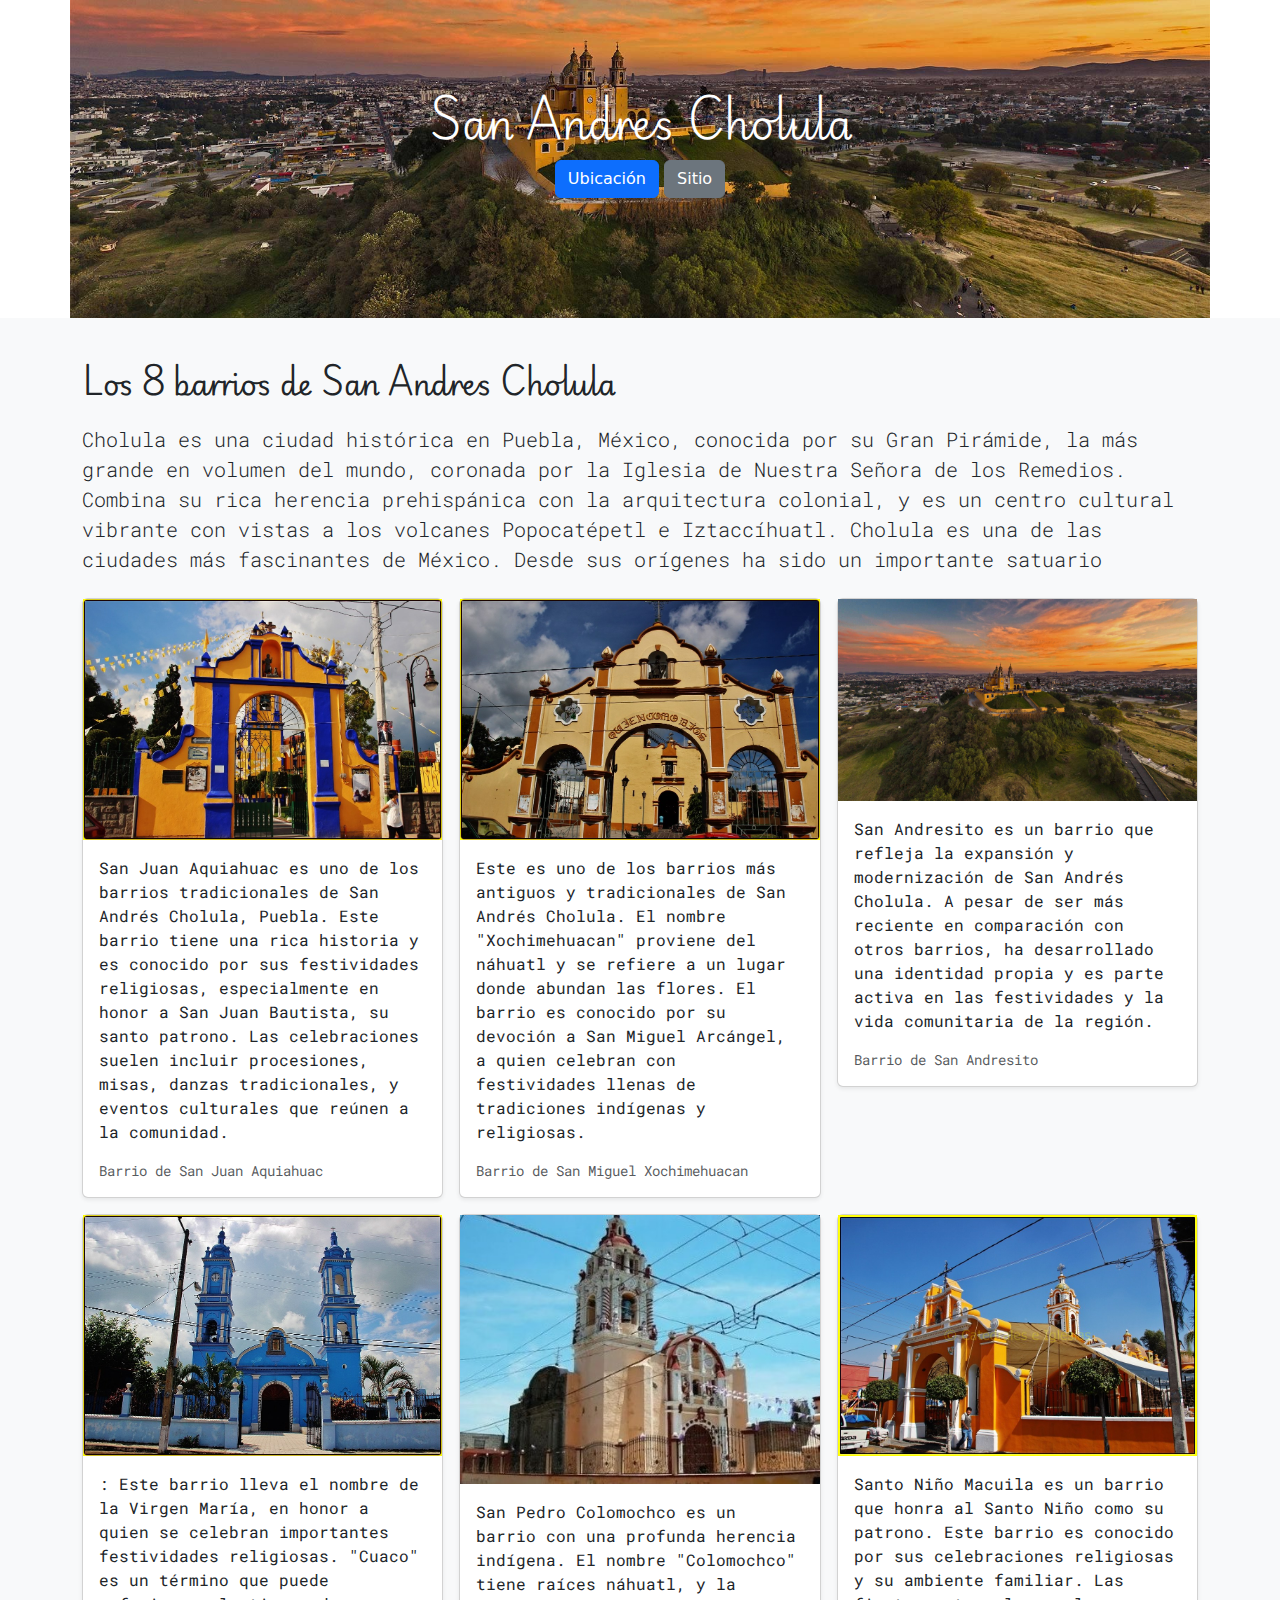
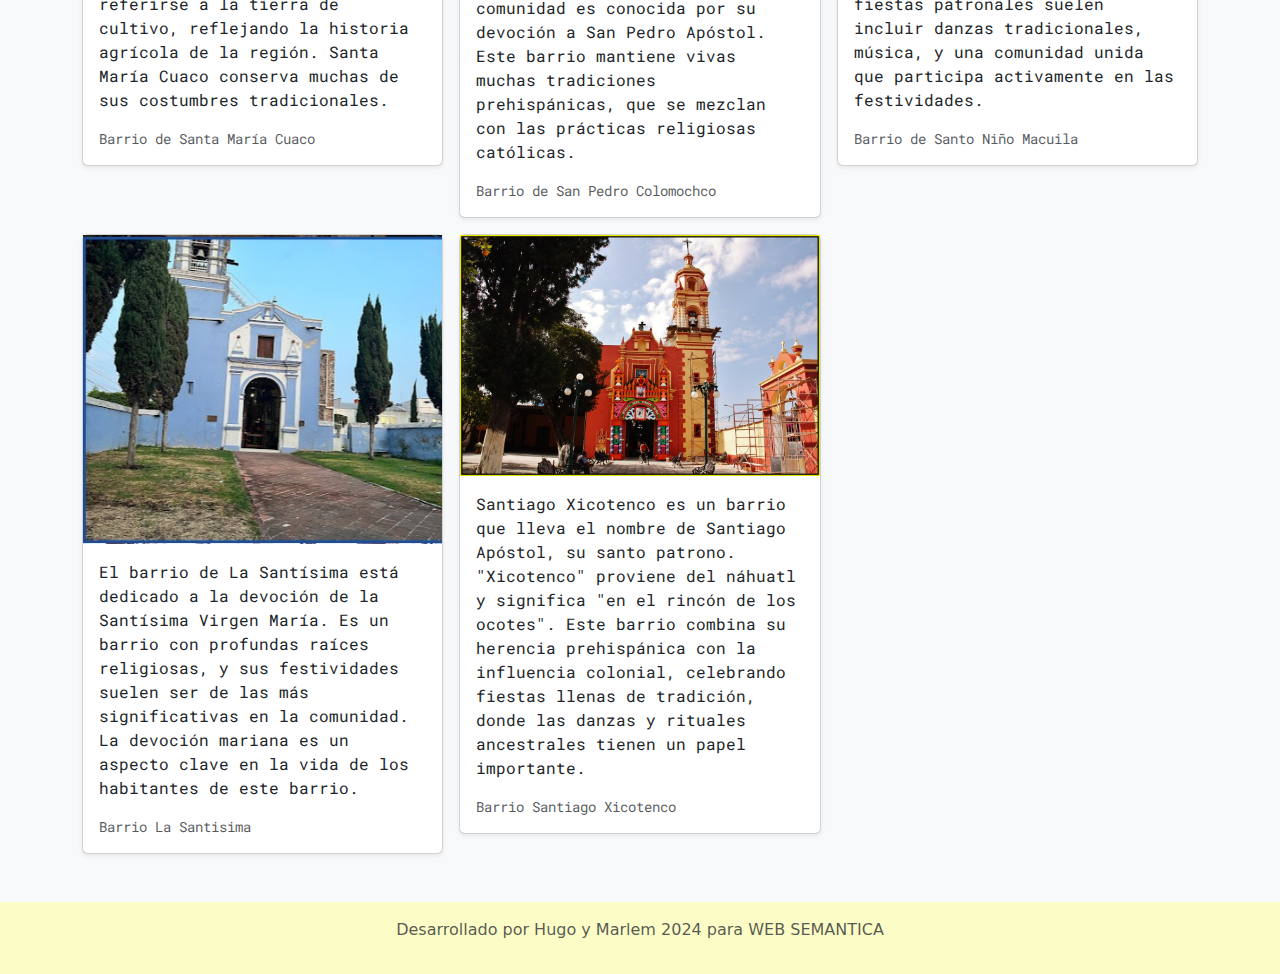
==== Proyecto1/pages/pagina.html @ d94a4ea1 "add php" ====
<!DOCTYPE html>
<html lang="en">

<head>
    <meta charset="UTF-8">
    <meta name="viewport" content="width=device-width, initial-scale=1.0">
    <link href="https://cdn.jsdelivr.net/npm/bootstrap@5.3.0/dist/css/bootstrap.min.css" rel="stylesheet">
    <link rel="preconnect" href="https://fonts.googleapis.com">
    <link rel="preconnect" href="https://fonts.gstatic.com" crossorigin>
    <link
        href="https://fonts.googleapis.com/css2?family=Bree+Serif&family=Karla:ital,wght@0,200..800;1,200..800&family=Lato:ital,wght@0,100;0,300;0,400;0,700;0,900;1,100;1,300;1,400;1,700;1,900&family=Overpass:ital,wght@0,100..900;1,100..900&family=Playfair+Display:ital,wght@0,400..900;1,400..900&family=Playwrite+FR+Moderne&display=swap"
        rel="stylesheet">
    <link rel="preconnect" href="https://fonts.gstatic.com" crossorigin>
    <link
        href="https://fonts.googleapis.com/css2?family=Bree+Serif&family=Karla:ital,wght@0,200..800;1,200..800&family=Lato:ital,wght@0,100;0,300;0,400;0,700;0,900;1,100;1,300;1,400;1,700;1,900&family=Overpass:ital,wght@0,100..900;1,100..900&family=Playfair+Display:ital,wght@0,400..900;1,400..900&family=Playwrite+FR+Moderne&family=Roboto+Mono:ital,wght@0,100..700;1,100..700&display=swap"
        rel="stylesheet">

        <link rel="stylesheet" href="../styles/style.css">
    <title>Cholula</title>
</head>

<body>
    <header>

    </header>
    <main>
        <section class="intro py-5 text-center container">
            <div class="row py-lg-5">
                <div class="col-lg-6 col-md-8 mx-auto">
                    <h1 class="fw-light text-white playwrite-fr-moderne">San Andres Cholula</h1>

                    <a href="#" class="btn btn-primary my-2">Ubicación</a>
                    <a href="#" class="btn btn-secondary my-2">Sitio</a>
                    </p>
                </div>
            </div>
        </section>

        <div class="album py-5 bg-body-tertiary">
            <div class="container">
                <h3 class="playwrite-fr-moderne">Los 8 barrios de San Andres Cholula</h3>

                <p class="lead mb-4 mt-4 roboto-mono"> Cholula es una ciudad histórica en Puebla, México, conocida por
                    su Gran Pirámide, la más grande en volumen del mundo, coronada por la Iglesia de Nuestra Señora
                    de los Remedios. Combina su rica herencia prehispánica con la arquitectura colonial, y es un
                    centro cultural vibrante con vistas a los volcanes Popocatépetl e Iztaccíhuatl.
                    Cholula es una de las ciudades más fascinantes de México. Desde sus orígenes ha sido un importante
                    satuario</p>
                <p>
                <div class="row row-cols-1 row-cols-sm-2 row-cols-md-3 g-3 roboto-mono">
                    <div class="col">
                        <div class="card shadow-sm">
                            <img src="../assets/SanJuan.jpg" alt="">

                            <div class="card-body">
                                <p class="card-text">San Juan Aquiahuac es uno de los barrios tradicionales de San
                                    Andrés Cholula, Puebla. Este barrio tiene una rica historia y es conocido por sus
                                    festividades religiosas, especialmente en honor a San Juan Bautista, su santo
                                    patrono. Las celebraciones suelen incluir procesiones, misas, danzas tradicionales,
                                    y eventos culturales que reúnen a la comunidad.</p>
                                <div class="d-flex justify-content-between align-items-center">

                                    <small class="text-body-secondary">Barrio de San Juan Aquiahuac</small>
                                </div>
                            </div>
                        </div>
                    </div>

                    <div class="col">
                        <div class="card shadow-sm">
                            <img src="../assets/SanMiguel.jpg" alt="">

                            <div class="card-body">
                                <p class="card-text">Este es uno de los barrios más antiguos y tradicionales de San
                                    Andrés Cholula. El nombre "Xochimehuacan" proviene del náhuatl y se refiere a un
                                    lugar donde abundan las flores. El barrio es conocido por su devoción a San Miguel
                                    Arcángel, a quien celebran con festividades llenas de tradiciones indígenas y
                                    religiosas.</p>
                                <div class="d-flex justify-content-between align-items-center">

                                    <small class="text-body-secondary">Barrio de San Miguel Xochimehuacan</small>
                                </div>
                            </div>
                        </div>
                    </div>

                    <div class="col">
                        <div class="card shadow-sm">
                            <img src="../assets/fondo.jpeg" alt="">

                            <div class="card-body">
                                <p class="card-text">San Andresito es un barrio que refleja la expansión y modernización
                                    de San Andrés Cholula. A pesar de ser más reciente en comparación con otros barrios,
                                    ha desarrollado una identidad propia y es parte activa en las festividades y la vida
                                    comunitaria de la región.</p>
                                <div class="d-flex justify-content-between align-items-center">

                                    <small class="text-body-secondary">Barrio de San Andresito</small>
                                </div>
                            </div>
                        </div>
                    </div>

                    <div class="col">
                        <div class="card shadow-sm">
                            <img src="../assets/SantaMaria.jpg" alt="">

                            <div class="card-body">
                                <p class="card-text">: Este barrio lleva el nombre de la Virgen María, en honor a quien
                                    se celebran importantes festividades religiosas. "Cuaco" es un término que puede
                                    referirse a la tierra de cultivo, reflejando la historia agrícola de la región.
                                    Santa María Cuaco conserva muchas de sus costumbres tradicionales.</p>
                                <div class="d-flex justify-content-between align-items-center">

                                    <small class="text-body-secondary">Barrio de Santa María Cuaco</small>
                                </div>
                            </div>
                        </div>
                    </div>

                    <div class="col">
                        <div class="card shadow-sm">
                            <img src="../assets/SanPedro.jpeg" alt="">

                            <div class="card-body">
                                <p class="card-text">San Pedro Colomochco es un barrio con una profunda herencia
                                    indígena. El nombre "Colomochco" tiene raíces náhuatl, y la comunidad es conocida
                                    por su devoción a San Pedro Apóstol. Este barrio mantiene vivas muchas tradiciones
                                    prehispánicas, que se mezclan con las prácticas religiosas católicas.</p>
                                <div class="d-flex justify-content-between align-items-center">

                                    <small class="text-body-secondary">Barrio de San Pedro Colomochco</small>
                                </div>
                            </div>
                        </div>
                    </div>

                    <div class="col">
                        <div class="card shadow-sm">
                            <img src="../assets/SantoNiño.jpg" alt="">

                            <div class="card-body">
                                <p class="card-text">Santo Niño Macuila es un barrio que honra al Santo Niño como su
                                    patrono. Este barrio es conocido por sus celebraciones religiosas y su ambiente
                                    familiar. Las fiestas patronales suelen incluir danzas tradicionales, música, y una
                                    comunidad unida que participa activamente en las festividades.</p>
                                <div class="d-flex justify-content-between align-items-center">

                                    <small class="text-body-secondary">Barrio de Santo Niño Macuila</small>
                                </div>
                            </div>
                        </div>
                    </div>

                    <div class="col">
                        <div class="card shadow-sm">
                            <img src="../assets/Santisima.jpeg" alt="">

                            <div class="card-body">
                                <p class="card-text">El barrio de La Santísima está dedicado a la devoción de la
                                    Santísima Virgen María. Es un barrio con profundas raíces religiosas, y sus
                                    festividades suelen ser de las más significativas en la comunidad. La devoción
                                    mariana es un aspecto clave en la vida de los habitantes de este barrio.</p>
                                <div class="d-flex justify-content-between align-items-center">

                                    <small class="text-body-secondary">Barrio La Santisima</small>
                                </div>
                            </div>
                        </div>
                    </div>

                    <div class="col">
                        <div class="card shadow-sm">
                            <img src="../assets/Santiago.jpg" alt="">

                            <div class="card-body">
                                <p class="card-text">Santiago Xicotenco es un barrio que lleva el nombre de Santiago
                                    Apóstol, su santo patrono. "Xicotenco" proviene del náhuatl y significa "en el
                                    rincón de los ocotes". Este barrio combina su herencia prehispánica con la
                                    influencia colonial, celebrando fiestas llenas de tradición, donde las danzas y
                                    rituales ancestrales tienen un papel importante.</p>
                                <div class="d-flex justify-content-between align-items-center">

                                    <small class="text-body-secondary">Barrio Santiago Xicotenco</small>
                                </div>
                            </div>
                        </div>
                    </div>







                </div>
            </div>
        </div>
    </main>
    <footer>
        <div class="py-3">
            <p class="text-center text-body-secondary">Desarrollado por Hugo y Marlem 2024 para WEB SEMANTICA</p>
        </div>
    </footer>



    <script src="https://cdn.jsdelivr.net/npm/bootstrap@5.3.0/dist/js/bootstrap.bundle.min.js"></script>
</body>

</html>
---- Proyecto1/styles/style.css ----
#login{
    background-image: url("../assets/fondo.jpeg");
    background-size: cover;
    background-position: center;
}
  
.intro{
    background-image: url("../assets/fondo.jpeg");
    background-size: cover;
    background-position: center;
}
.form-container {
    height: 100vh;
    display: flex;
    justify-content: center;
    align-items: center;
  
}


.playwrite-fr-moderne {
    font-family: "Playwrite FR Moderne", system-ui;
    font-optical-sizing: auto;
    font-weight: 800px;
    font-style: normal;
  }

  .roboto-mono{
    font-family: "Roboto Mono", monospace;
    font-optical-sizing: auto;
    font-weight:400px;
    font-style: normal;
  }
  

  .lato-black {
    font-family: "Lato", system-ui;
    font-weight: 900;
    font-style: normal;
  }
  
.boton{

border-radius: 100%;

}

footer{
    background-color: rgb(252, 252, 199);
    
}
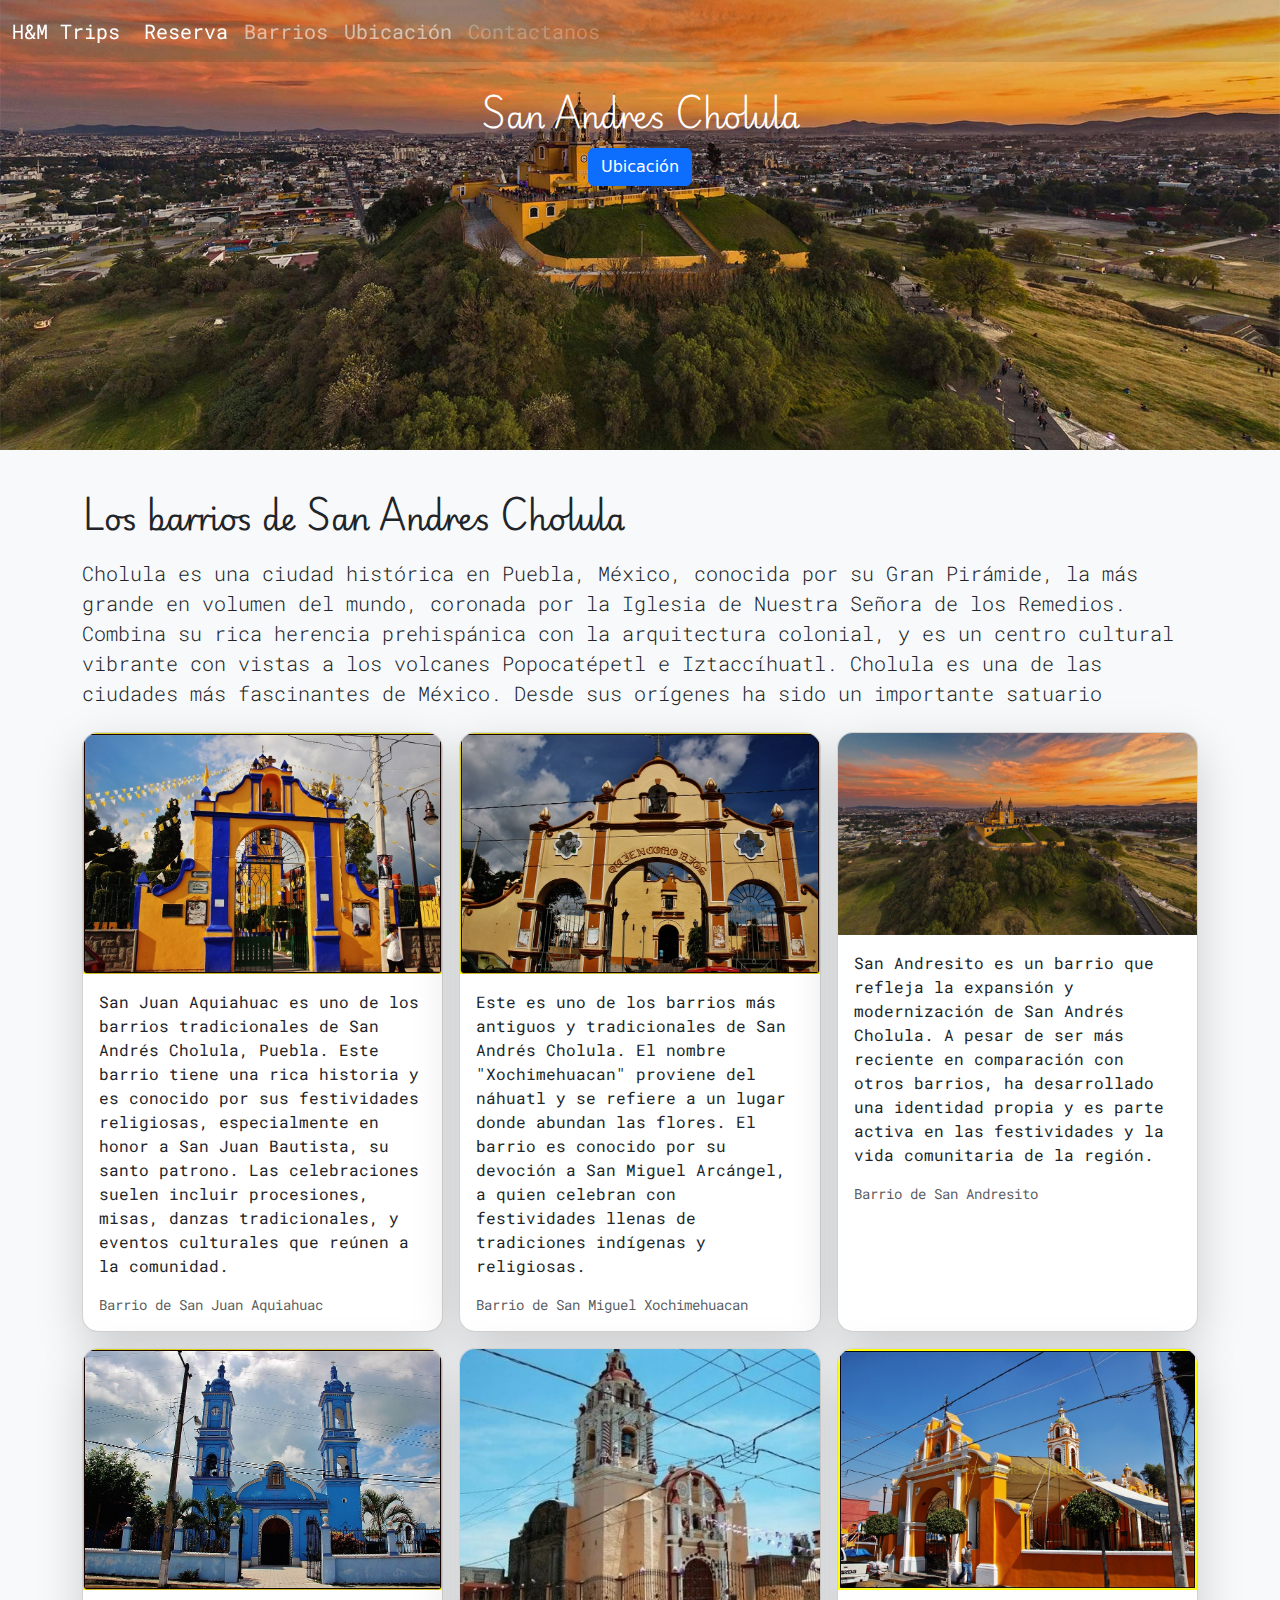
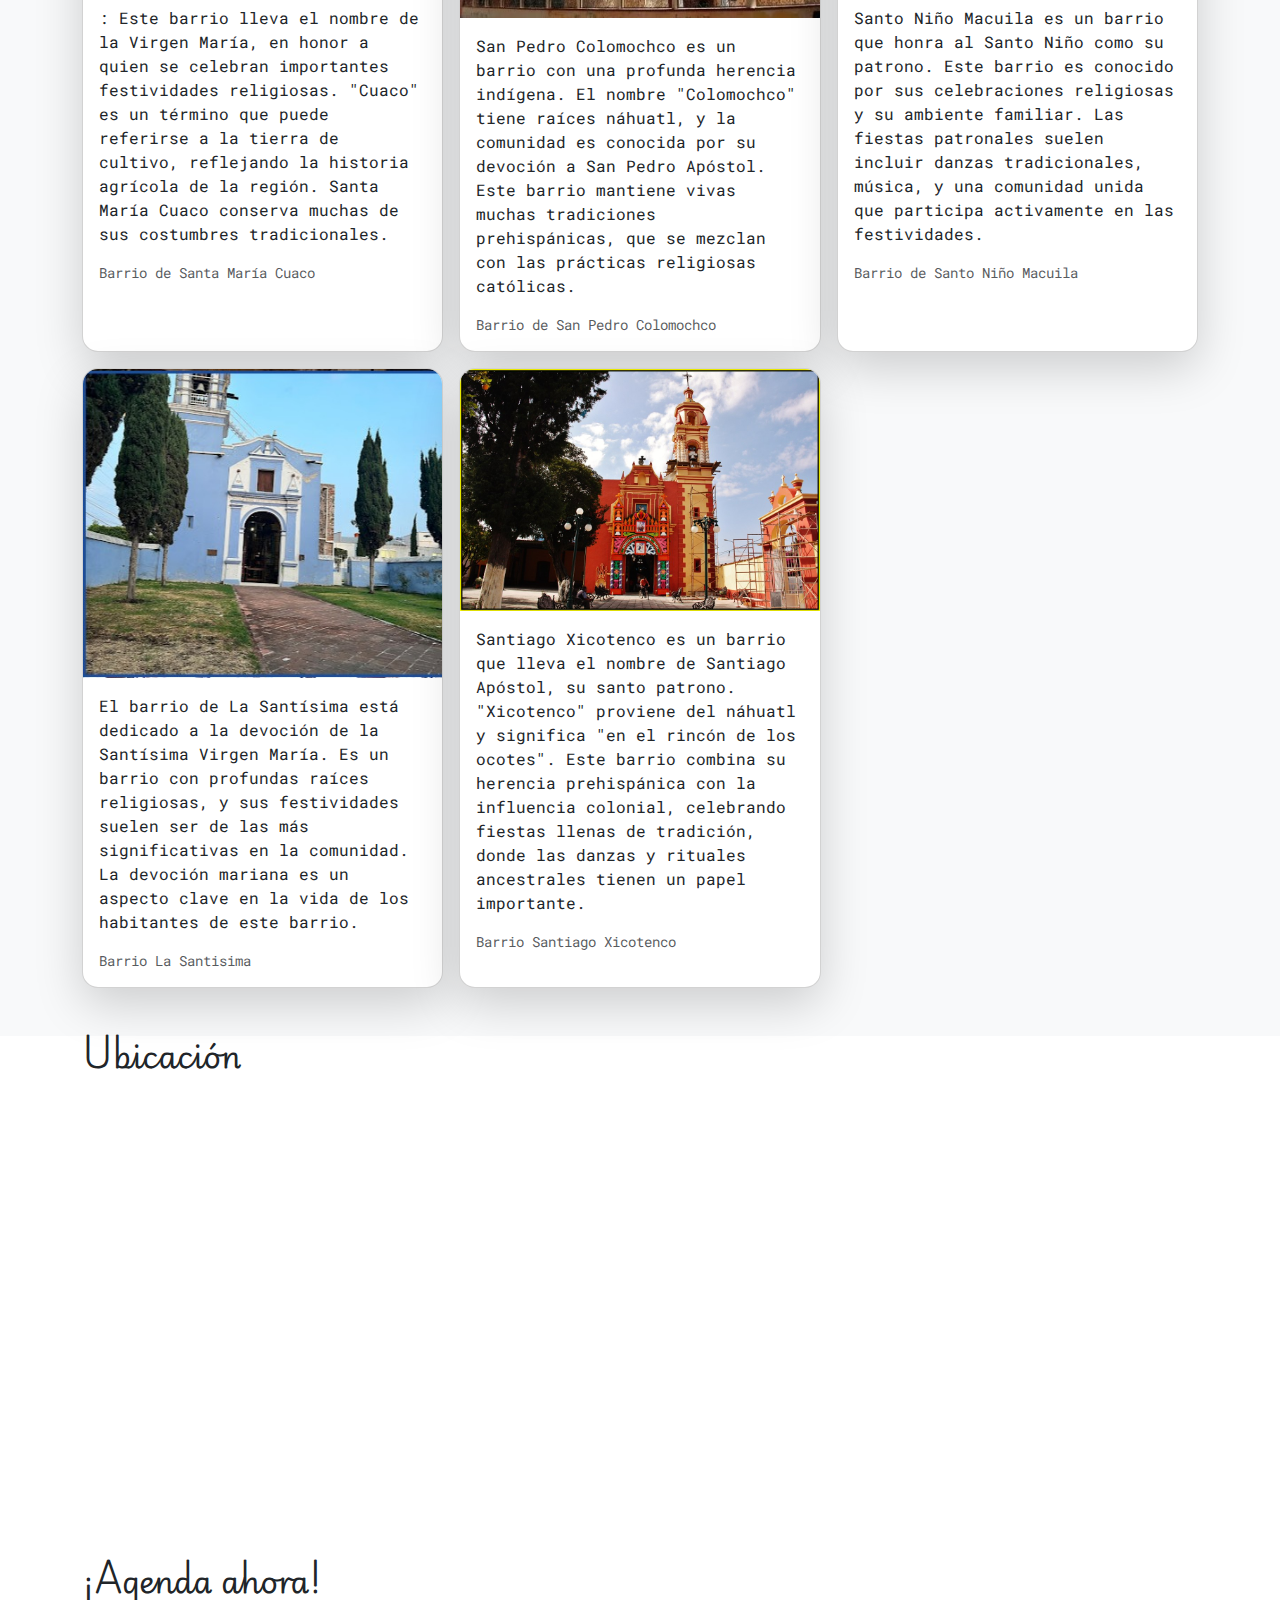
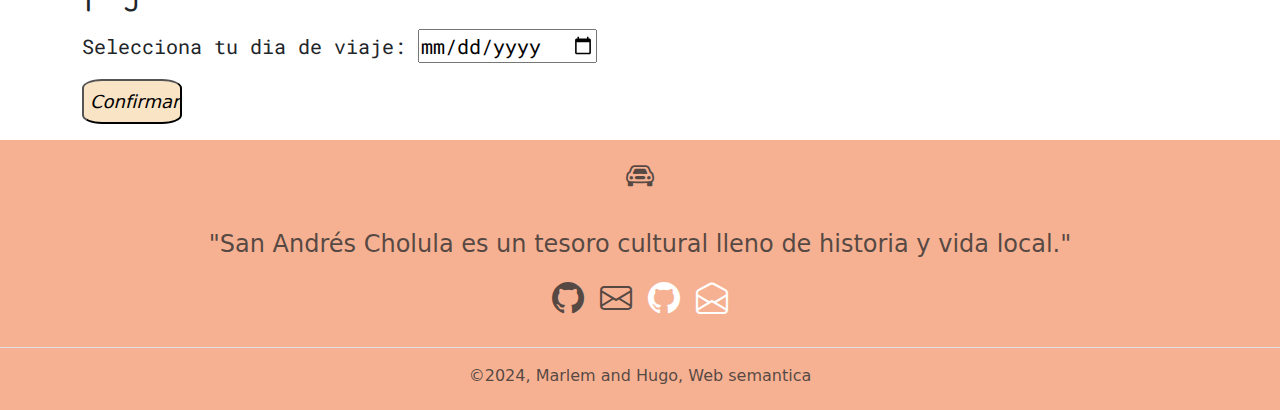
==== commit a5e2f7f5: "add navboard and maps google" ====
--- a/Proyecto1/pages/pagina.html
+++ b/Proyecto1/pages/pagina.html
@@ -1,10 +1,15 @@
 <!DOCTYPE html>
-<html lang="en">
+<html lang="es">
 
 <head>
     <meta charset="UTF-8">
     <meta name="viewport" content="width=device-width, initial-scale=1.0">
+    <meta name="keywords" content="San Andres">
+
+    <link rel="shortcut icon" href="../assets/icono.webp" type="image/x-icon">
     <link href="https://cdn.jsdelivr.net/npm/bootstrap@5.3.0/dist/css/bootstrap.min.css" rel="stylesheet">
+    <!-- iconos -->
+    <link rel="stylesheet" href="https://cdn.jsdelivr.net/npm/bootstrap-icons@1.11.3/font/bootstrap-icons.min.css">
     <link rel="preconnect" href="https://fonts.googleapis.com">
     <link rel="preconnect" href="https://fonts.gstatic.com" crossorigin>
     <link
@@ -15,30 +20,54 @@
         href="https://fonts.googleapis.com/css2?family=Bree+Serif&family=Karla:ital,wght@0,200..800;1,200..800&family=Lato:ital,wght@0,100;0,300;0,400;0,700;0,900;1,100;1,300;1,400;1,700;1,900&family=Overpass:ital,wght@0,100..900;1,100..900&family=Playfair+Display:ital,wght@0,400..900;1,400..900&family=Playwrite+FR+Moderne&family=Roboto+Mono:ital,wght@0,100..700;1,100..700&display=swap"
         rel="stylesheet">
 
-        <link rel="stylesheet" href="../styles/style.css">
+    <link rel="stylesheet" href="../styles/style.css">
     <title>Cholula</title>
 </head>
 
 <body>
     <header>
-
+        <nav class="navbar navbar-expand-lg  fixed-top" data-bs-theme="dark">
+            <div class="container-fluid">
+                <a class="navbar-brand roboto-mono" href="#">H&M Trips</a>
+                <button class="navbar-toggler" type="button" data-bs-toggle="collapse" data-bs-target="#navbarNav"
+                    aria-controls="navbarNav" aria-expanded="false" aria-label="Toggle navigation">
+                    <span class="navbar-toggler-icon"></span>
+                </button>
+                <div class="collapse navbar-collapse" id="navbarNav">
+                    <ul class="navbar-nav">
+                        <li class="nav-item">
+                            <a class="nav-link active roboto-mono" aria-current="page" href="#">Reserva</a>
+                        </li>
+                        <li class="nav-item roboto-mono">
+                            <a class="nav-link" href="#">Barrios</a>
+                        </li>
+                        <li class="nav-item roboto-mono">
+                            <a class="nav-link" href="#">Ubicación</a>
+                        </li>
+                        <li class="nav-item roboto-mono">
+                            <a class="nav-link disabled" aria-disabled="true">Contactanos</a>
+                        </li>
+                    </ul>
+                </div>
+            </div>
+        </nav>
     </header>
     <main>
-        <section class="intro py-5 text-center container">
+        <section class="intro py-5 text-center container-fluid">
             <div class="row py-lg-5">
                 <div class="col-lg-6 col-md-8 mx-auto">
                     <h1 class="fw-light text-white playwrite-fr-moderne">San Andres Cholula</h1>
 
-                    <a href="#" class="btn btn-primary my-2">Ubicación</a>
-                    <a href="#" class="btn btn-secondary my-2">Sitio</a>
-                    </p>
+                    <a href="https://maps.app.goo.gl/ZgG5LCo8maFiXkif7" target="_blank"
+                        class="btn btn-primary my-2">Ubicación</a>
+
                 </div>
             </div>
         </section>
 
         <div class="album py-5 bg-body-tertiary">
             <div class="container">
-                <h3 class="playwrite-fr-moderne">Los 8 barrios de San Andres Cholula</h3>
+                <h3 class="playwrite-fr-moderne">Los barrios de San Andres Cholula</h3>
 
                 <p class="lead mb-4 mt-4 roboto-mono"> Cholula es una ciudad histórica en Puebla, México, conocida por
                     su Gran Pirámide, la más grande en volumen del mundo, coronada por la Iglesia de Nuestra Señora
@@ -49,7 +78,7 @@
                 <p>
                 <div class="row row-cols-1 row-cols-sm-2 row-cols-md-3 g-3 roboto-mono">
                     <div class="col">
-                        <div class="card shadow-sm">
+                        <div class="card shadow-sm h-100 overflow-hidden rounded-4 shadow-lg">
                             <img src="../assets/SanJuan.jpg" alt="">
 
                             <div class="card-body">
@@ -67,7 +96,7 @@
                     </div>
 
                     <div class="col">
-                        <div class="card shadow-sm">
+                        <div class="card shadow-sm h-100 overflow-hidden rounded-4 shadow-lg">
                             <img src="../assets/SanMiguel.jpg" alt="">
 
                             <div class="card-body">
@@ -85,7 +114,7 @@
                     </div>
 
                     <div class="col">
-                        <div class="card shadow-sm">
+                        <div class="card shadow-sm h-100 overflow-hidden rounded-4 shadow-lg">
                             <img src="../assets/fondo.jpeg" alt="">
 
                             <div class="card-body">
@@ -102,7 +131,7 @@
                     </div>
 
                     <div class="col">
-                        <div class="card shadow-sm">
+                        <div class="card shadow-sm h-100 overflow-hidden rounded-4 shadow-lg">
                             <img src="../assets/SantaMaria.jpg" alt="">
 
                             <div class="card-body">
@@ -119,7 +148,7 @@
                     </div>
 
                     <div class="col">
-                        <div class="card shadow-sm">
+                        <div class="card shadow-sm h-100 overflow-hidden rounded-4 shadow-lg">
                             <img src="../assets/SanPedro.jpeg" alt="">
 
                             <div class="card-body">
@@ -136,7 +165,7 @@
                     </div>
 
                     <div class="col">
-                        <div class="card shadow-sm">
+                        <div class="card shadow-sm h-100 overflow-hidden rounded-4 shadow-lg">
                             <img src="../assets/SantoNiño.jpg" alt="">
 
                             <div class="card-body">
@@ -153,7 +182,7 @@
                     </div>
 
                     <div class="col">
-                        <div class="card shadow-sm">
+                        <div class="card shadow-sm h-100 overflow-hidden rounded-4 shadow-lg">
                             <img src="../assets/Santisima.jpeg" alt="">
 
                             <div class="card-body">
@@ -170,7 +199,7 @@
                     </div>
 
                     <div class="col">
-                        <div class="card shadow-sm">
+                        <div class="card shadow-sm h-100 overflow-hidden rounded-4 shadow-lg">
                             <img src="../assets/Santiago.jpg" alt="">
 
                             <div class="card-body">
@@ -187,20 +216,89 @@
                         </div>
                     </div>
 
-
-
-
-
-
-
                 </div>
             </div>
         </div>
+
+        <div class="container">
+            <h3 class="playwrite-fr-moderne">Ubicación</h3>
+            <div class="text-center mt-3 mb-3">
+                <iframe
+                src="https://www.google.com/maps/embed?pb=!1m18!1m12!1m3!1d60345.88543580006!2d-98.33596052092531!3d19.036554382644976!2m3!1f0!2f0!3f0!3m2!1i1024!2i768!4f13.1!3m3!1m2!1s0x85cfc7c5f1be4ca9%3A0xf2c359adbc992fec!2sSan%20Andr%C3%A9s%20Cholula%2C%20Pue.!5e0!3m2!1ses-419!2smx!4v1723774949094!5m2!1ses-419!2smx"
+                width="800" height="450" style="border:0;" allowfullscreen="" loading="lazy"
+                referrerpolicy="no-referrer-when-downgrade" ></iframe>
+            </div>
+           
+        </div>
+
+        <div class="container">
+            <h3 class="playwrite-fr-moderne mb-3">¡Agenda ahora!</h3>
+            <form action="https://example.com">
+                <label class="agenda mt-3 mb-3 roboto-mono">
+                  Selecciona tu dia de viaje:
+                  <input type="date" name="bday" />
+                </label>
+              
+                <p><button id="botonA">Confirmar</button></p>
+              </form>
+              
+        </div>
+
+
     </main>
-    <footer>
+
+    <footer id="contacto">
         <div class="py-3">
-            <p class="text-center text-body-secondary">Desarrollado por Hugo y Marlem 2024 para WEB SEMANTICA</p>
+            <div class="text-center text-body-secondary fs-3">
+                <i class="bi bi-car-front fs-3"></i>
+            </div>
+
         </div>
+
+        <h4 class="text-center text-body-secondary mt-3">"San Andrés Cholula es un tesoro cultural lleno de historia y
+            vida local."</h4>
+        <ul class="nav justify-content-center border-bottom pb-3 mb-3">
+
+            <li class="nav-item">
+                <a href="https://github.com/Marleemm" target="_blank" class="nav-link px-2 text-body-secondary">
+                    <i class="bi bi-github fs-2"></i>
+                </a>
+            </li>
+
+            <li class="nav-item">
+                <a href="mailto:marlemmartinezc@gmail.com" target="_blank"
+                    class="nav-link px-2 text-body-secondary fs-2">
+                    <i class="bi bi-envelope"></i>
+                </a>
+            </li>
+
+
+            <li class="nav-item">
+                <a href="https://github.com/Hugo-Jesus-G" target="_blank" class="nav-link px-2 text-body-secondary">
+                    <i class="bi bi-github fs-2 text-white"></i>
+                </a>
+            </li>
+
+            <li class="nav-item">
+                <a href="mailto:hugogcc19@gmail.com" target="_blank" class="nav-link px-2 text-body-secondary fs-2">
+                    <i class="bi bi-envelope-open text-white"></i>
+                </a>
+            </li>
+
+            <!-- <li class="nav-item">
+                <a href="https://www.linkedin.com/in/marlem-mart%C3%ADnez-castillo-b7a8792aa/" target="_blank"
+                    class="nav-link px-2 text-body-secondary">
+                    <i class="bi bi-linkedin fs-2"></i>
+                </a>
+            </li> -->
+
+
+
+
+        </ul>
+
+        <p class="text-center text-body-secondary ">©2024, Marlem and Hugo, Web semantica</p>
+
     </footer>
 
 
--- a/Proyecto1/styles/style.css
+++ b/Proyecto1/styles/style.css
@@ -9,6 +9,8 @@
     background-image: url("../assets/fondo.jpeg");
     background-size: cover;
     background-position: center;
+    /* altura en la ventana del navegador */
+    min-height: 50vh;
 }
 .form-container {
     height: 100vh;
@@ -17,13 +19,12 @@
     align-items: center;
   
 }
-
-
 .playwrite-fr-moderne {
     font-family: "Playwrite FR Moderne", system-ui;
     font-optical-sizing: auto;
     font-weight: 800px;
     font-style: normal;
+    font-size: 30px;
   }
 
   .roboto-mono{
@@ -37,16 +38,33 @@
   .lato-black {
     font-family: "Lato", system-ui;
     font-weight: 900;
-    font-style: normal;
   }
   
 .boton{
-
 border-radius: 100%;
-
 }
 
-footer{
-    background-color: rgb(252, 252, 199);
-    
+#botonA{
+  border-radius: 20%;
+  background-color: rgb(249, 228, 197);
+  font-size:18px;
+  font-style:italic;
+  width: 100px;
+  height: 45px;
+}
+
+#contacto{
+  background-color: rgba(246, 172, 140, 0.944);
+  min-height: 30vh;
+}
+
+.navbar{
+  min-height: 5vh;
+  background-color: rgba(0, 0, 0, 0.1);
+  font-size: 20px;
+}
+
+.agenda{
+ 
+  font-size: 20px;
 }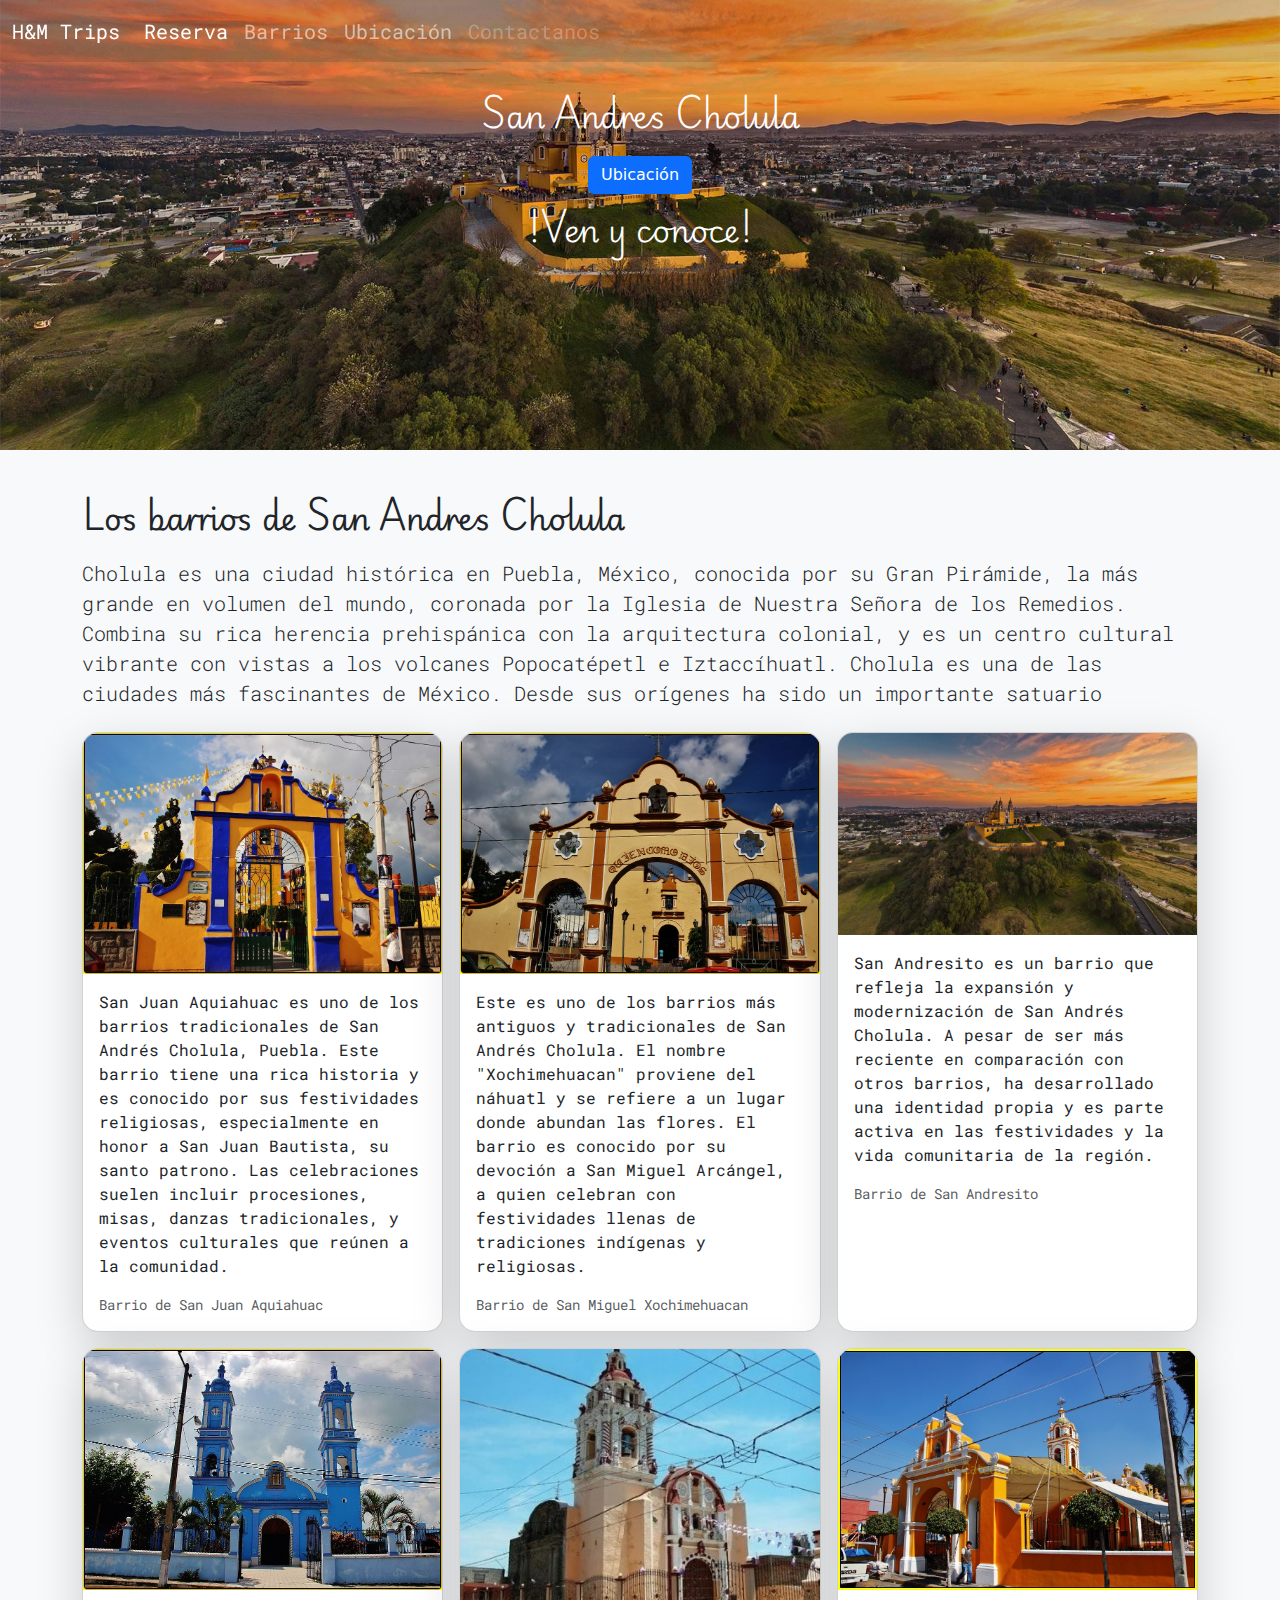
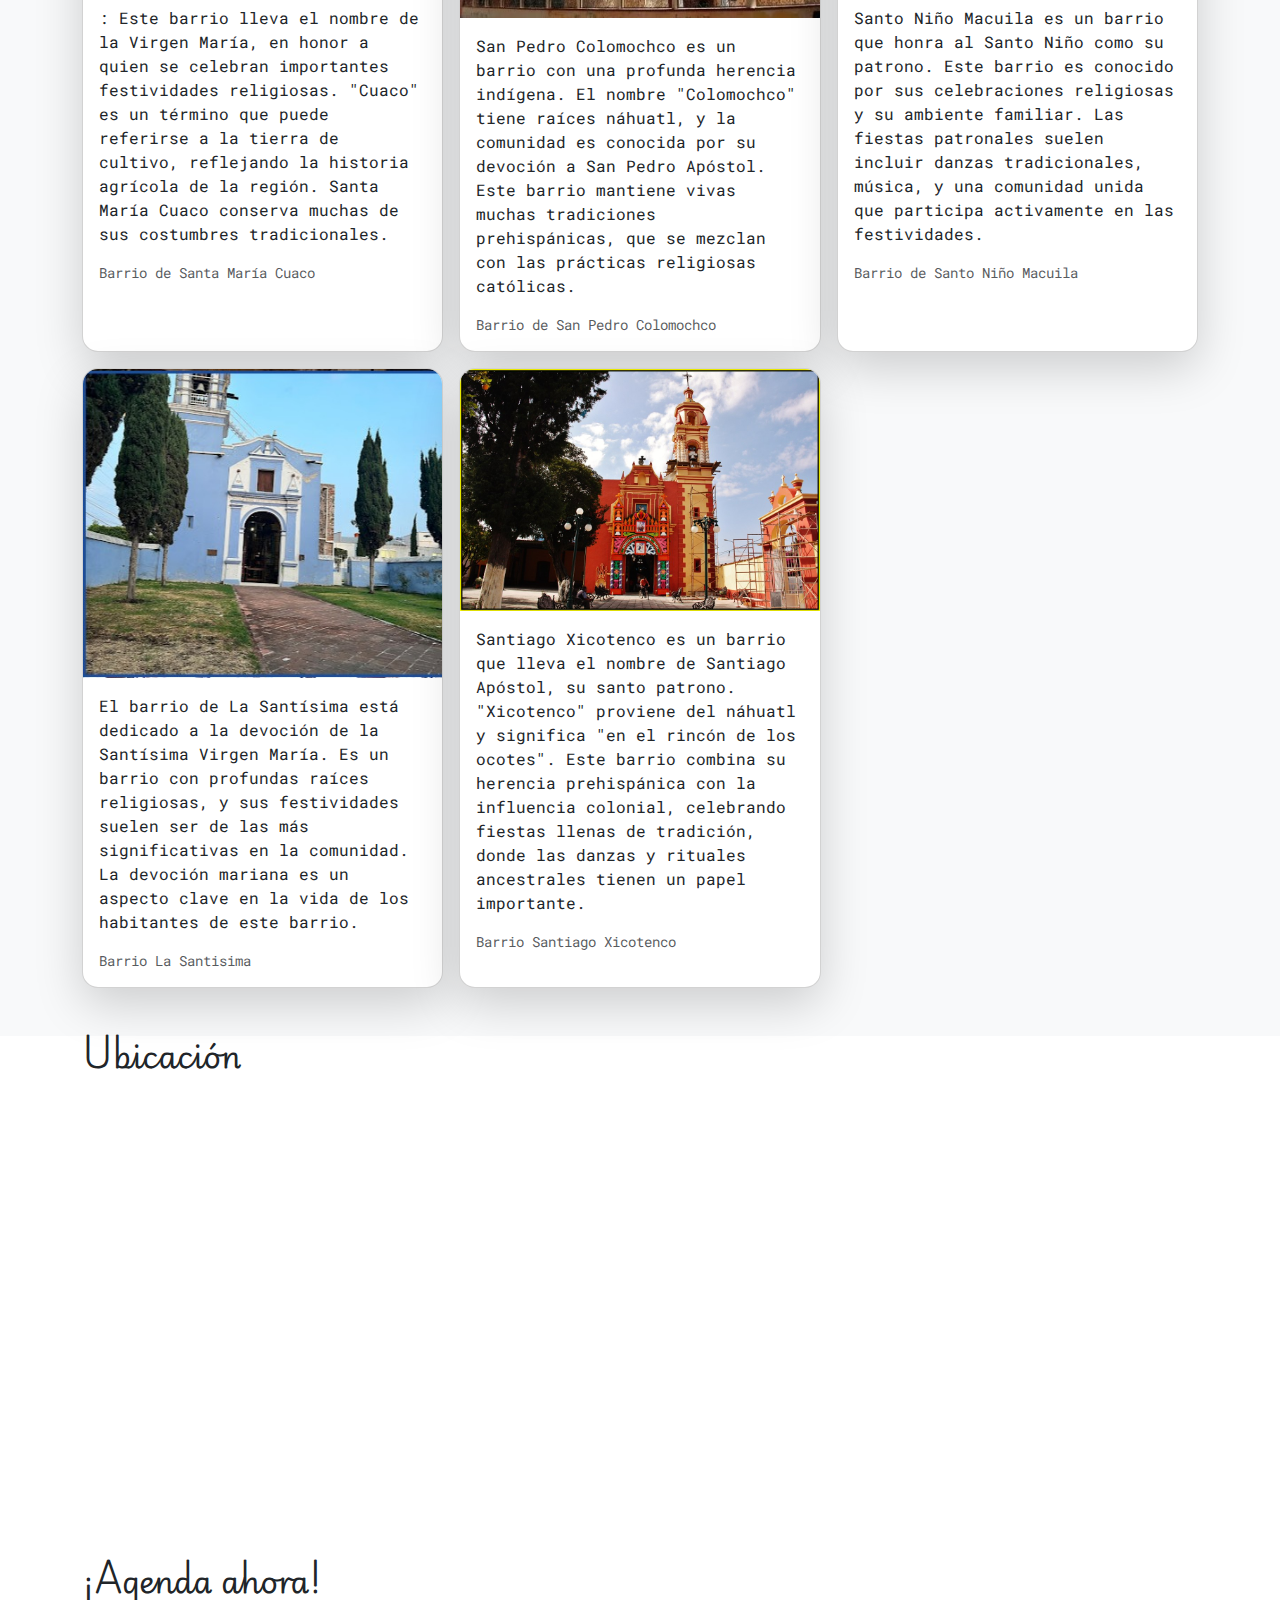
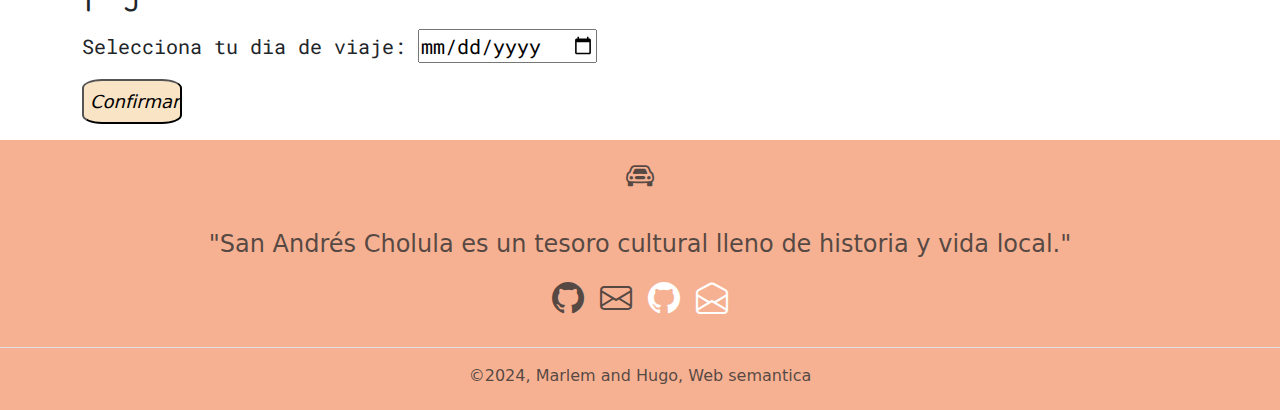
==== commit c4360b54: "add link login-register" ====
--- a/Proyecto1/pages/pagina.html
+++ b/Proyecto1/pages/pagina.html
@@ -21,7 +21,7 @@
         rel="stylesheet">
 
     <link rel="stylesheet" href="../styles/style.css">
-    <title>Cholula</title>
+    <title>San Andres Cholula</title>
 </head>
 
 <body>
@@ -59,7 +59,8 @@
                     <h1 class="fw-light text-white playwrite-fr-moderne">San Andres Cholula</h1>
 
                     <a href="https://maps.app.goo.gl/ZgG5LCo8maFiXkif7" target="_blank"
-                        class="btn btn-primary my-2">Ubicación</a>
+                        class="btn btn-primary my-3">Ubicación</a>
+                        <h3 class="fw-light text-white playwrite-fr-moderne">!Ven y conoce!</h3>
 
                 </div>
             </div>
--- a/Proyecto1/styles/style.css
+++ b/Proyecto1/styles/style.css
@@ -27,6 +27,8 @@
     font-size: 30px;
   }
 
+  
+
   .roboto-mono{
     font-family: "Roboto Mono", monospace;
     font-optical-sizing: auto;
@@ -41,7 +43,7 @@
   }
   
 .boton{
-border-radius: 100%;
+border-radius: 10%;
 }
 
 #botonA{
@@ -67,4 +69,21 @@
 .agenda{
  
   font-size: 20px;
+}
+
+.contenedor{
+
+
+  display:flex ;
+}
+
+
+.hijo{
+
+
+width: 50%;
+padding: 5px;
+
+margin-top: 5px;
+
 }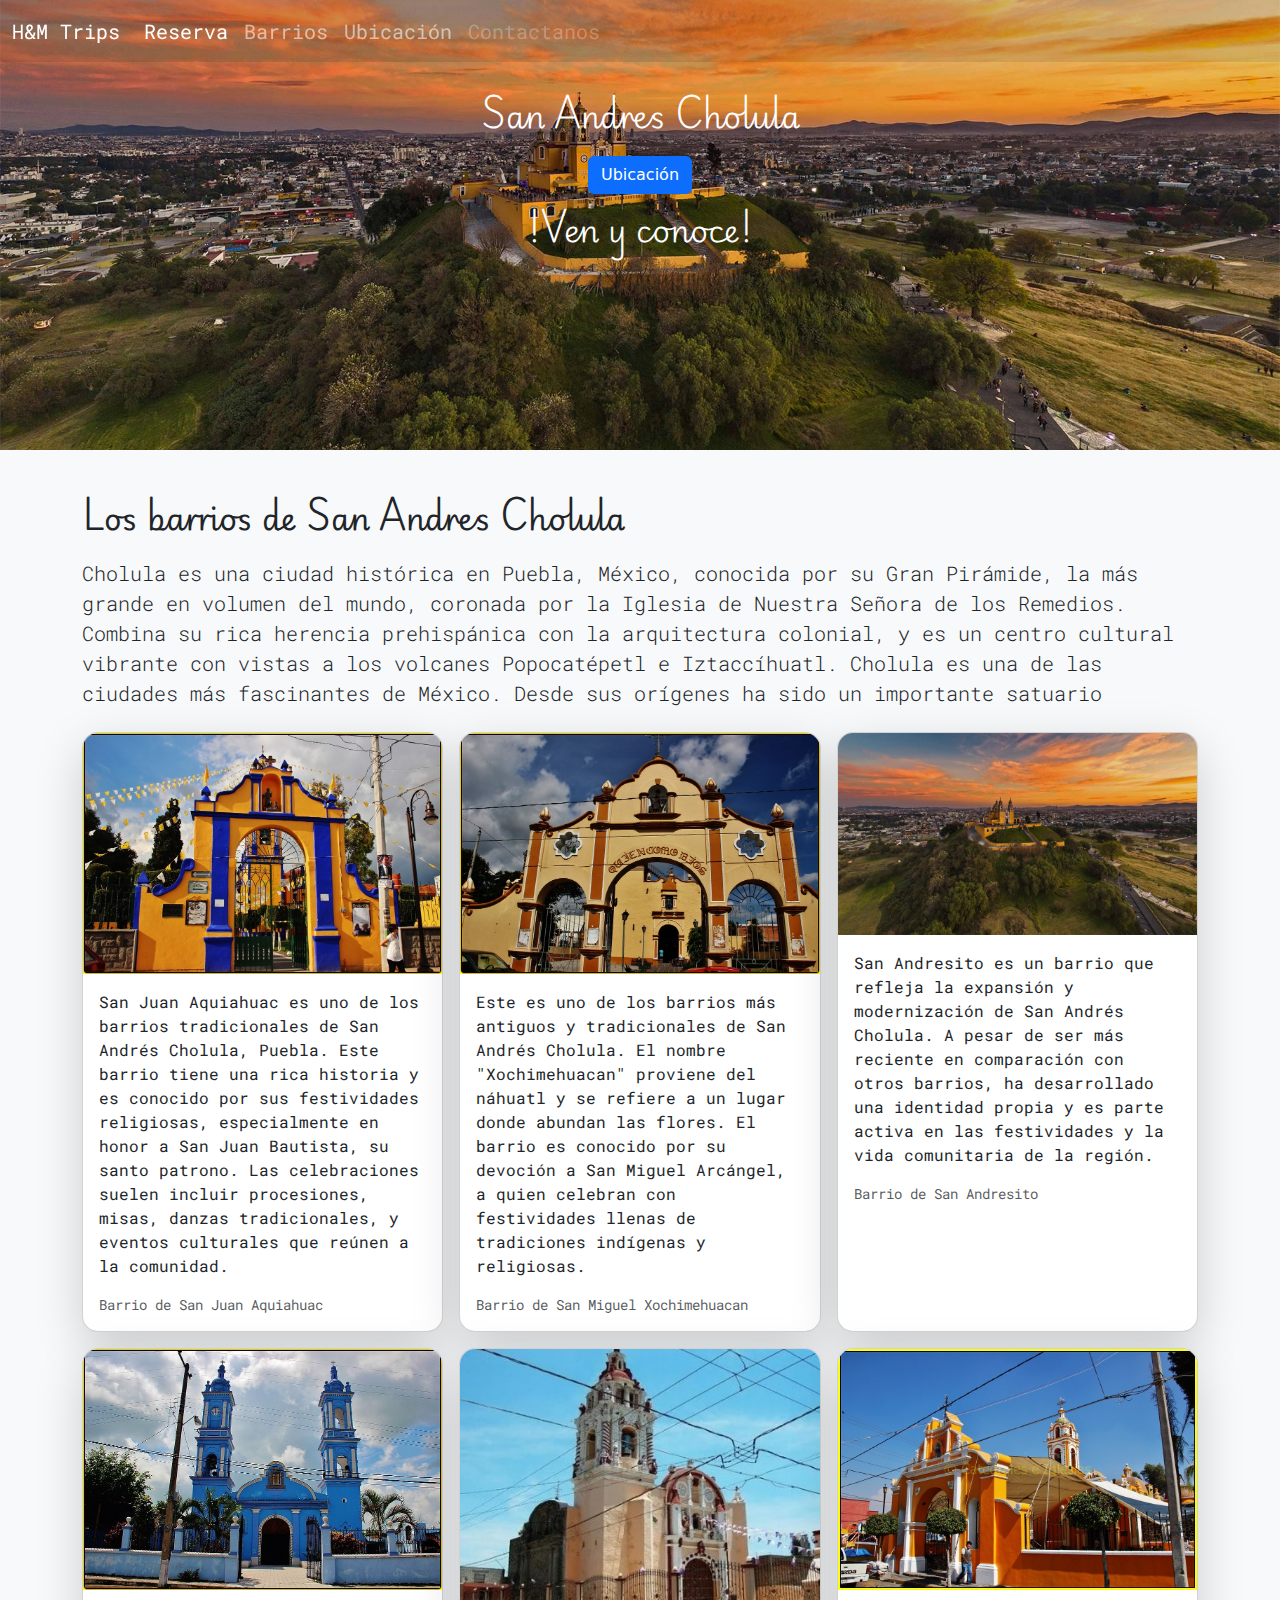
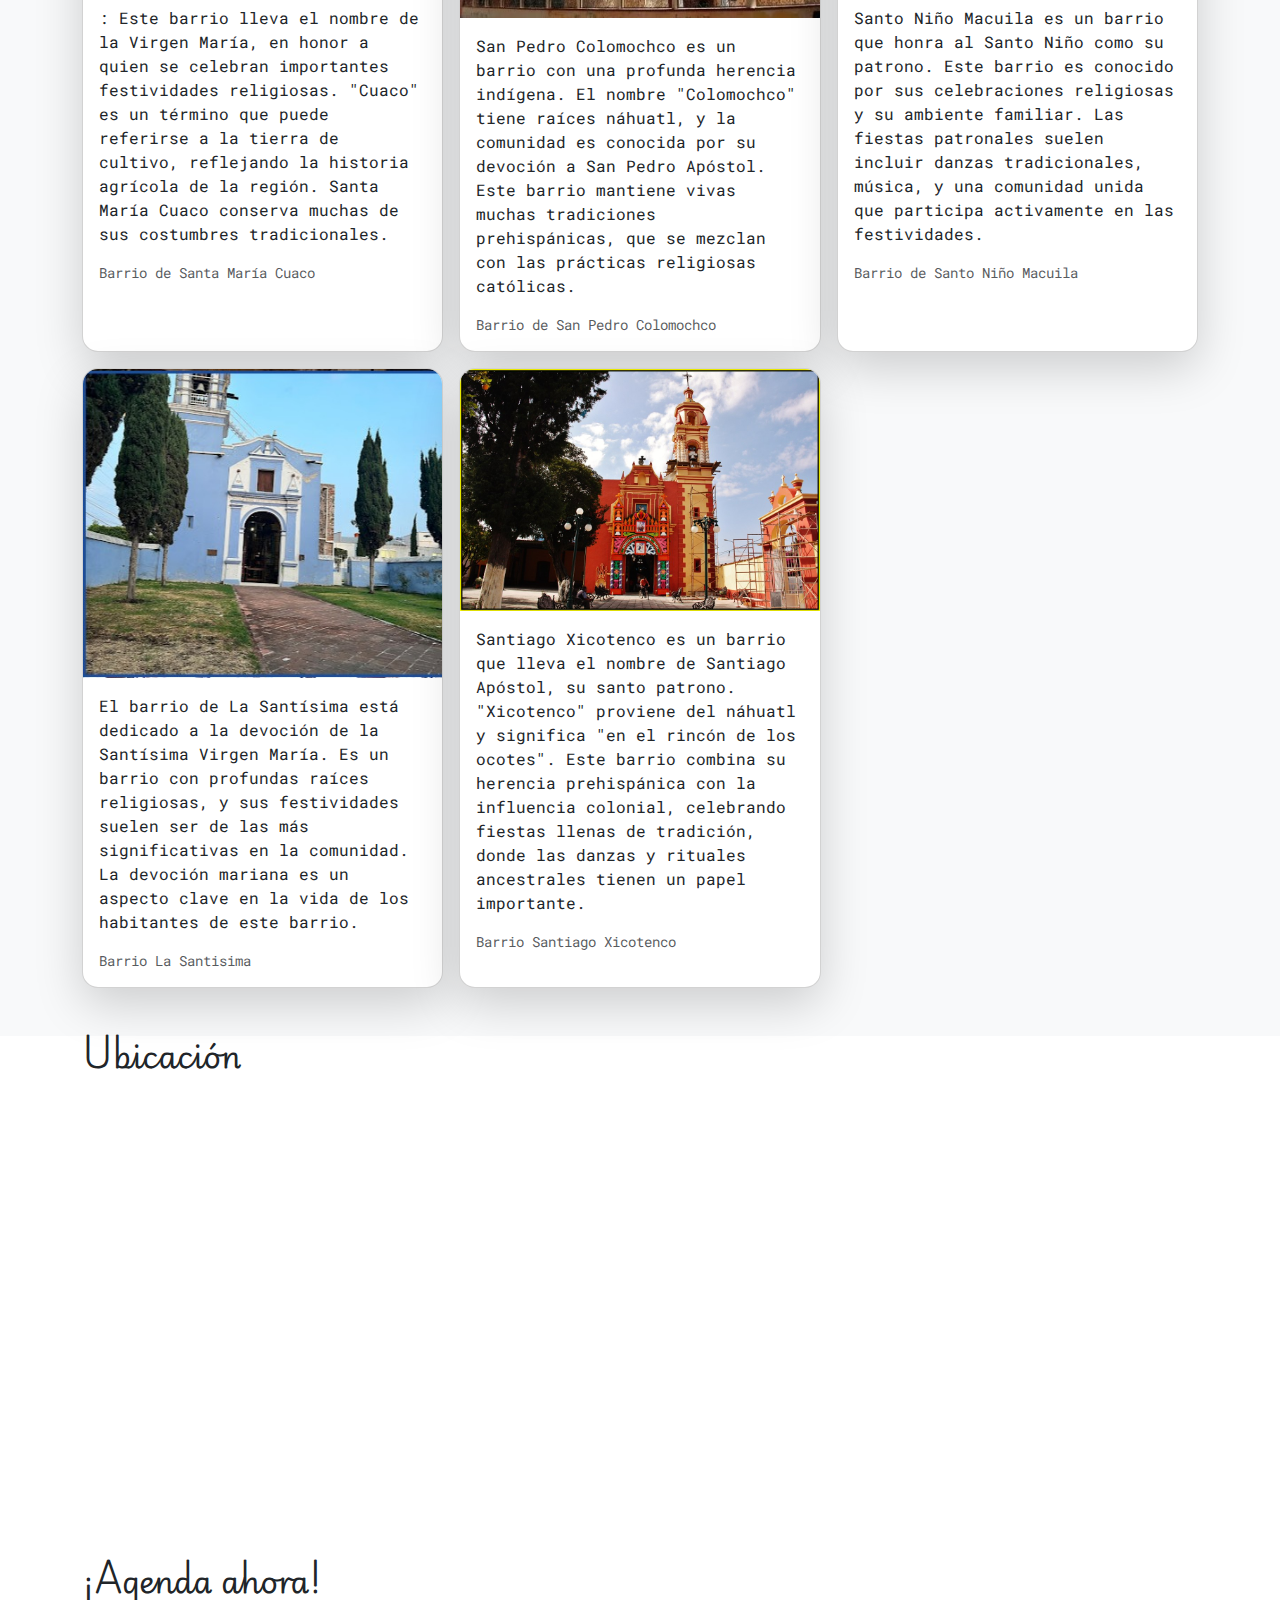
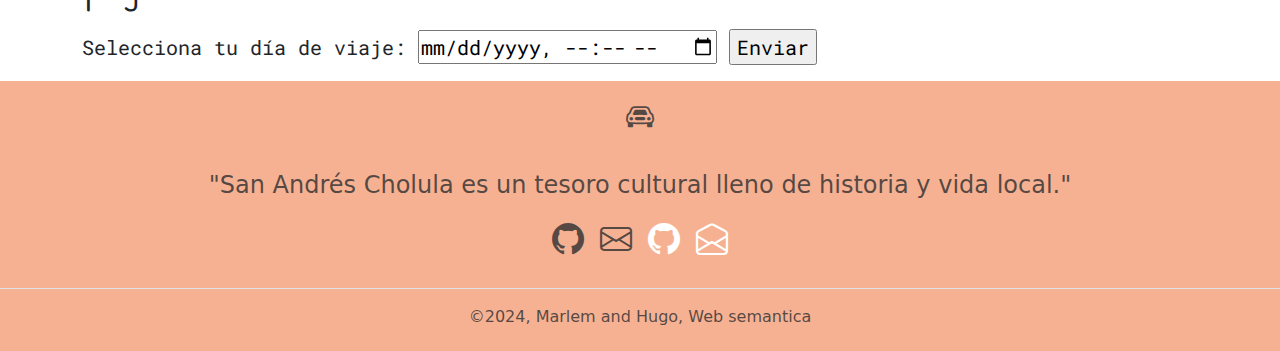
==== commit aa9450fb: "add alert confirmation datestimes" ====
--- a/Proyecto1/pages/pagina.html
+++ b/Proyecto1/pages/pagina.html
@@ -60,7 +60,7 @@
 
                     <a href="https://maps.app.goo.gl/ZgG5LCo8maFiXkif7" target="_blank"
                         class="btn btn-primary my-3">Ubicación</a>
-                        <h3 class="fw-light text-white playwrite-fr-moderne">!Ven y conoce!</h3>
+                    <h3 class="fw-light text-white playwrite-fr-moderne">!Ven y conoce!</h3>
 
                 </div>
             </div>
@@ -225,24 +225,25 @@
             <h3 class="playwrite-fr-moderne">Ubicación</h3>
             <div class="text-center mt-3 mb-3">
                 <iframe
-                src="https://www.google.com/maps/embed?pb=!1m18!1m12!1m3!1d60345.88543580006!2d-98.33596052092531!3d19.036554382644976!2m3!1f0!2f0!3f0!3m2!1i1024!2i768!4f13.1!3m3!1m2!1s0x85cfc7c5f1be4ca9%3A0xf2c359adbc992fec!2sSan%20Andr%C3%A9s%20Cholula%2C%20Pue.!5e0!3m2!1ses-419!2smx!4v1723774949094!5m2!1ses-419!2smx"
-                width="800" height="450" style="border:0;" allowfullscreen="" loading="lazy"
-                referrerpolicy="no-referrer-when-downgrade" ></iframe>
-            </div>
-           
+                    src="https://www.google.com/maps/embed?pb=!1m18!1m12!1m3!1d60345.88543580006!2d-98.33596052092531!3d19.036554382644976!2m3!1f0!2f0!3f0!3m2!1i1024!2i768!4f13.1!3m3!1m2!1s0x85cfc7c5f1be4ca9%3A0xf2c359adbc992fec!2sSan%20Andr%C3%A9s%20Cholula%2C%20Pue.!5e0!3m2!1ses-419!2smx!4v1723774949094!5m2!1ses-419!2smx"
+                    width="800" height="450" style="border:0;" allowfullscreen="" loading="lazy"
+                    referrerpolicy="no-referrer-when-downgrade"></iframe>
+            </div>
+
         </div>
 
         <div class="container">
             <h3 class="playwrite-fr-moderne mb-3">¡Agenda ahora!</h3>
-            <form action="https://example.com">
+           
+            <form id="agendaForm">
                 <label class="agenda mt-3 mb-3 roboto-mono">
-                  Selecciona tu dia de viaje:
-                  <input type="date" name="bday" />
+                    Selecciona tu día de viaje:
+                    <input type="datetime-local" id="agenda" name="agenda">
+                    <input type="submit" value="Enviar">
                 </label>
-              
-                <p><button id="botonA">Confirmar</button></p>
-              </form>
-              
+            </form>
+    
+
         </div>
 
 
@@ -305,6 +306,26 @@
 
 
     <script src="https://cdn.jsdelivr.net/npm/bootstrap@5.3.0/dist/js/bootstrap.bundle.min.js"></script>
+    <script>
+        document.getElementById("agendaForm").addEventListener("submit", function(event) {
+            event.preventDefault(); // Prevenir el envío automático del formulario
+            
+            // Obtener la hora seleccionada
+            const horaSeleccionada = document.getElementById("agenda").value;
+
+            // Mostrar una alerta de confirmación
+            if (confirm(`¿Estás seguro de que quieres enviar la hora: ${horaSeleccionada}?`)) {
+                // Si el usuario confirma, se envía el formulario
+                this.submit();
+
+                // Mostrar un mensaje de registro exitoso
+                alert("Registro exitoso.");
+            } else {
+                // Si el usuario cancela, no se envía el formulario
+                alert("El envío fue cancelado.");
+            }
+        });
+    </script>
 </body>
 
 </html>--- a/Proyecto1/styles/style.css
+++ b/Proyecto1/styles/style.css
@@ -86,4 +86,4 @@
 
 margin-top: 5px;
 
-}+}
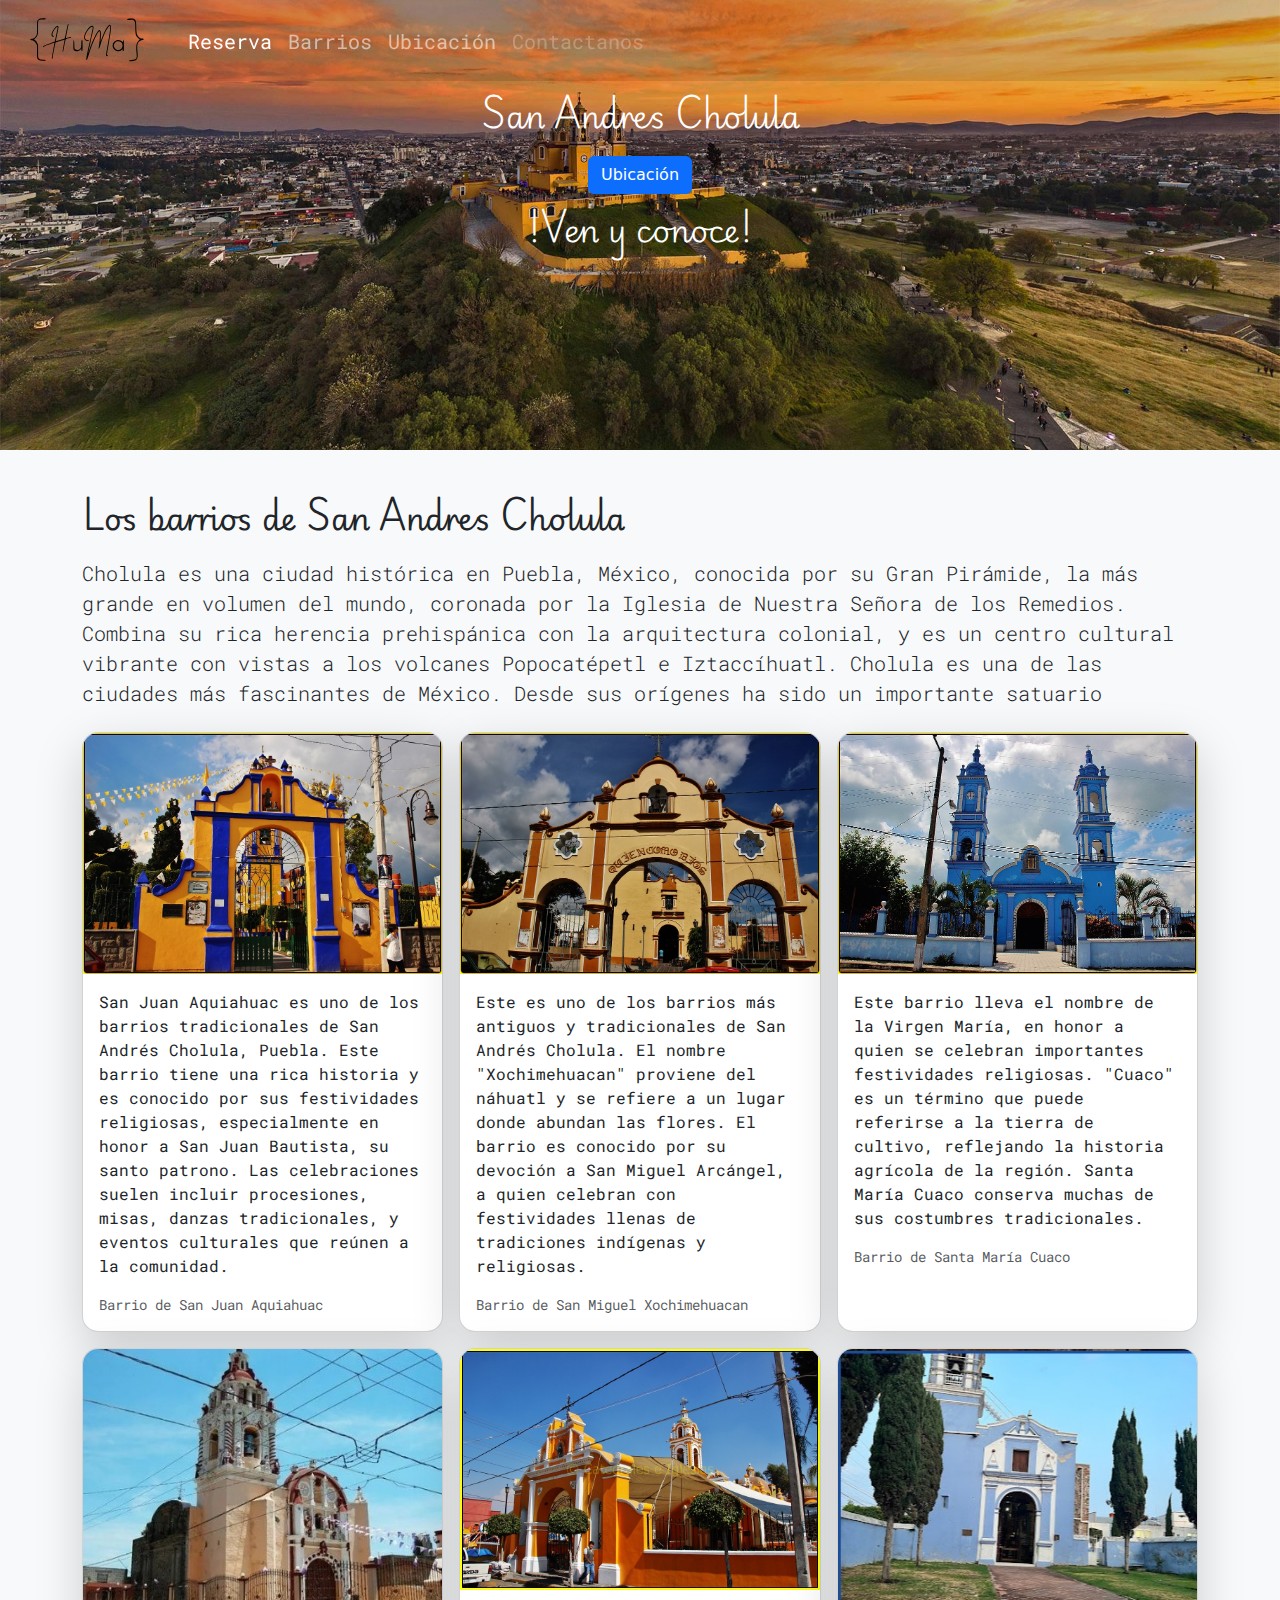
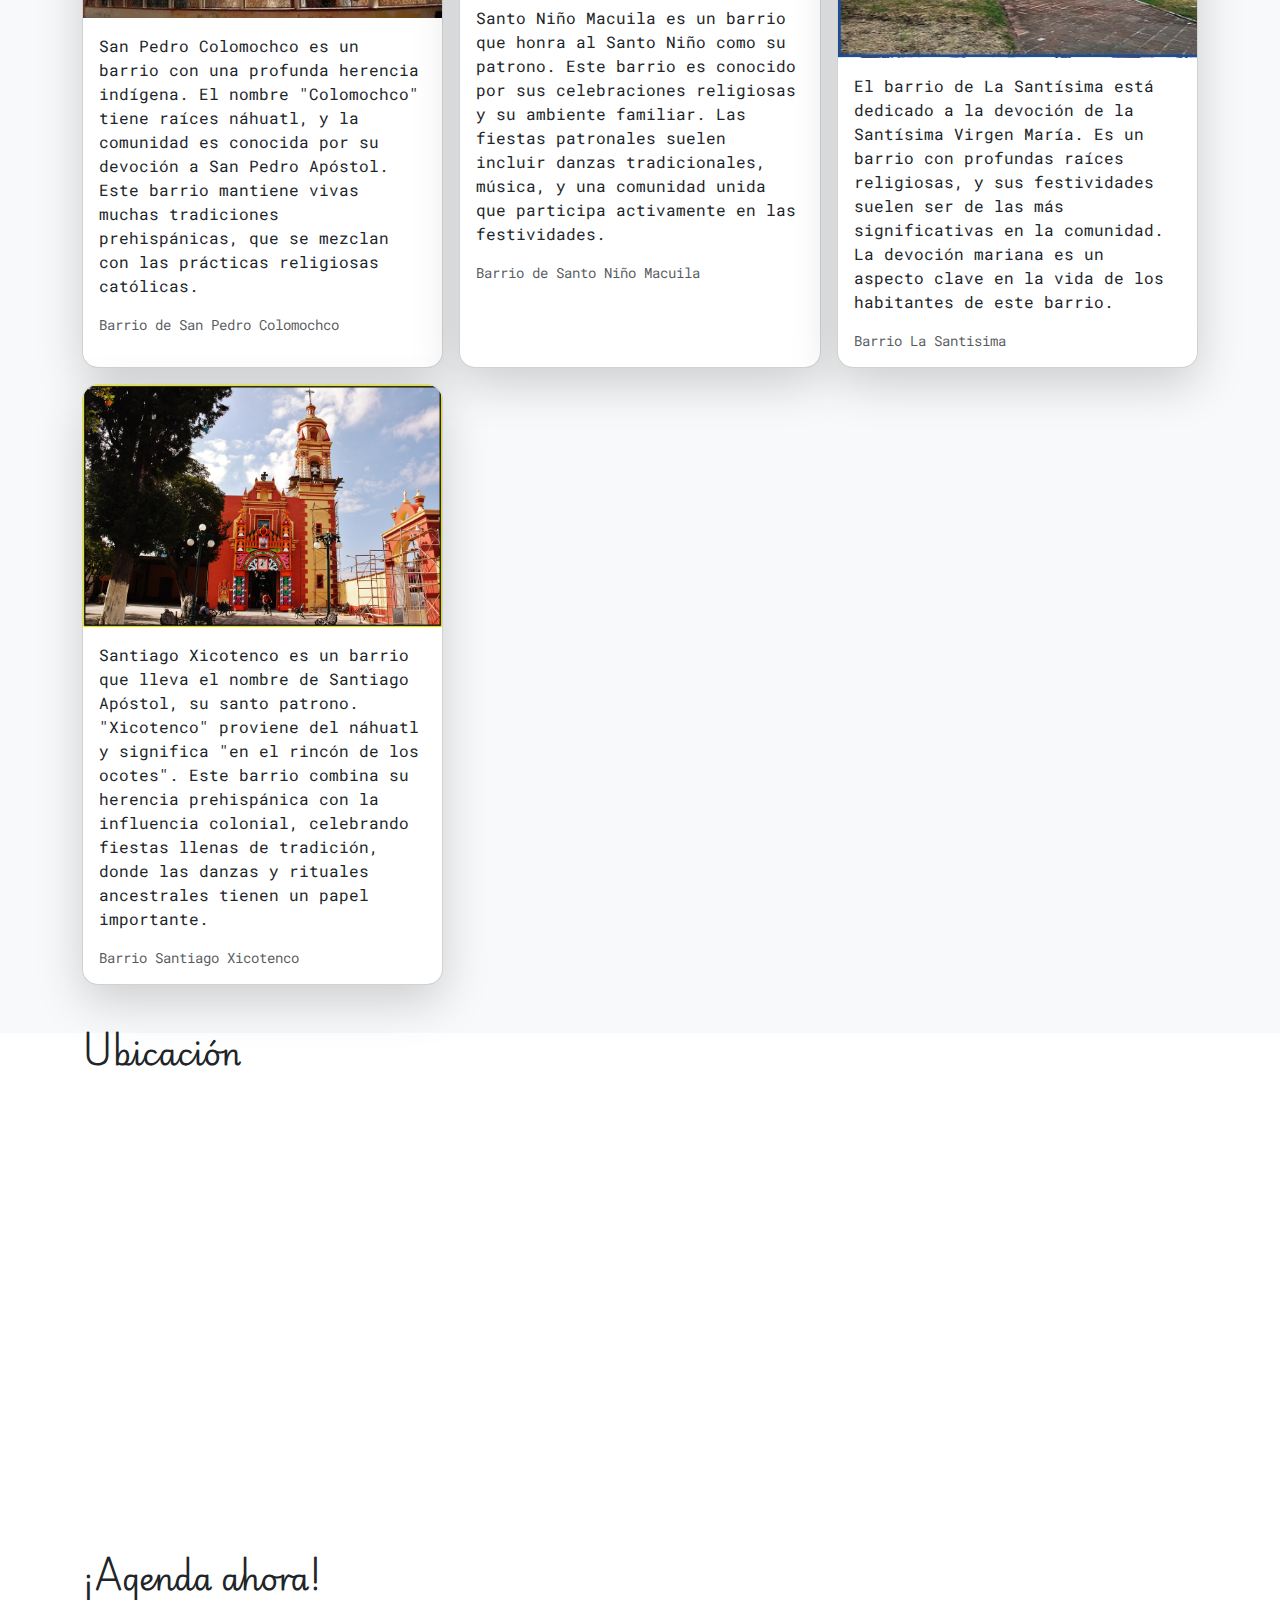
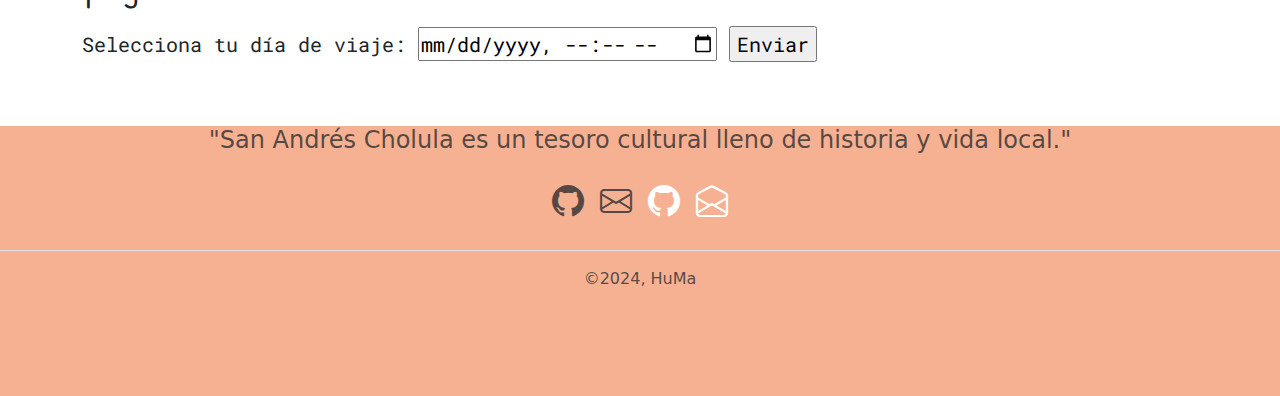
==== commit eb45d94c: "agregue logo" ====
--- a/Proyecto1/pages/pagina.html
+++ b/Proyecto1/pages/pagina.html
@@ -2,9 +2,12 @@
 <html lang="es">
 
 <head>
-    <meta charset="UTF-8">
+    <meta charset="UTF-8"/>
     <meta name="viewport" content="width=device-width, initial-scale=1.0">
-    <meta name="keywords" content="San Andres">
+    <meta name="keywords" content="Tursmo, Cultura, religion, San Andres cholula"/>
+    <meta name="author" content="Hugo GC Y Marlem MC"/>
+    <meta name="description"
+        content="Turismo y cultura de San Andres cholulas, conoce los barrios y visitalos por medio de  nuestras citas" />
 
     <link rel="shortcut icon" href="../assets/icono.webp" type="image/x-icon">
     <link href="https://cdn.jsdelivr.net/npm/bootstrap@5.3.0/dist/css/bootstrap.min.css" rel="stylesheet">
@@ -28,7 +31,7 @@
     <header>
         <nav class="navbar navbar-expand-lg  fixed-top" data-bs-theme="dark">
             <div class="container-fluid">
-                <a class="navbar-brand roboto-mono" href="#">H&M Trips</a>
+                <a class="navbar-brand roboto-mono" href="#"><img src="../assets/Huma.svg" height="55px" alt="huma"></a>
                 <button class="navbar-toggler" type="button" data-bs-toggle="collapse" data-bs-target="#navbarNav"
                     aria-controls="navbarNav" aria-expanded="false" aria-label="Toggle navigation">
                     <span class="navbar-toggler-icon"></span>
@@ -114,29 +117,14 @@
                         </div>
                     </div>
 
-                    <div class="col">
-                        <div class="card shadow-sm h-100 overflow-hidden rounded-4 shadow-lg">
-                            <img src="../assets/fondo.jpeg" alt="">
-
-                            <div class="card-body">
-                                <p class="card-text">San Andresito es un barrio que refleja la expansión y modernización
-                                    de San Andrés Cholula. A pesar de ser más reciente en comparación con otros barrios,
-                                    ha desarrollado una identidad propia y es parte activa en las festividades y la vida
-                                    comunitaria de la región.</p>
-                                <div class="d-flex justify-content-between align-items-center">
-
-                                    <small class="text-body-secondary">Barrio de San Andresito</small>
-                                </div>
-                            </div>
-                        </div>
-                    </div>
+
 
                     <div class="col">
                         <div class="card shadow-sm h-100 overflow-hidden rounded-4 shadow-lg">
                             <img src="../assets/SantaMaria.jpg" alt="">
 
                             <div class="card-body">
-                                <p class="card-text">: Este barrio lleva el nombre de la Virgen María, en honor a quien
+                                <p class="card-text">Este barrio lleva el nombre de la Virgen María, en honor a quien
                                     se celebran importantes festividades religiosas. "Cuaco" es un término que puede
                                     referirse a la tierra de cultivo, reflejando la historia agrícola de la región.
                                     Santa María Cuaco conserva muchas de sus costumbres tradicionales.</p>
@@ -232,9 +220,9 @@
 
         </div>
 
-        <div class="container">
-            <h3 class="playwrite-fr-moderne mb-3">¡Agenda ahora!</h3>
-           
+        <div class="container mb-5">
+            <h3 class="playwrite-fr-moderne mb-3 mt-3">¡Agenda ahora!</h3>
+
             <form id="agendaForm">
                 <label class="agenda mt-3 mb-3 roboto-mono">
                     Selecciona tu día de viaje:
@@ -242,7 +230,7 @@
                     <input type="submit" value="Enviar">
                 </label>
             </form>
-    
+
 
         </div>
 
@@ -250,14 +238,8 @@
     </main>
 
     <footer id="contacto">
-        <div class="py-3">
-            <div class="text-center text-body-secondary fs-3">
-                <i class="bi bi-car-front fs-3"></i>
-            </div>
-
-        </div>
-
-        <h4 class="text-center text-body-secondary mt-3">"San Andrés Cholula es un tesoro cultural lleno de historia y
+        
+        <h4 class="text-center text-body-secondary mt-5 mb-3">"San Andrés Cholula es un tesoro cultural lleno de historia y
             vida local."</h4>
         <ul class="nav justify-content-center border-bottom pb-3 mb-3">
 
@@ -299,7 +281,7 @@
 
         </ul>
 
-        <p class="text-center text-body-secondary ">©2024, Marlem and Hugo, Web semantica</p>
+        <p class="text-center text-body-secondary ">©2024, HuMa</p>
 
     </footer>
 
@@ -307,9 +289,9 @@
 
     <script src="https://cdn.jsdelivr.net/npm/bootstrap@5.3.0/dist/js/bootstrap.bundle.min.js"></script>
     <script>
-        document.getElementById("agendaForm").addEventListener("submit", function(event) {
+        document.getElementById("agendaForm").addEventListener("submit", function (event) {
             event.preventDefault(); // Prevenir el envío automático del formulario
-            
+
             // Obtener la hora seleccionada
             const horaSeleccionada = document.getElementById("agenda").value;
 
--- a/Proyecto1/styles/style.css
+++ b/Proyecto1/styles/style.css
@@ -86,4 +86,4 @@
 
 margin-top: 5px;
 
-}
+}